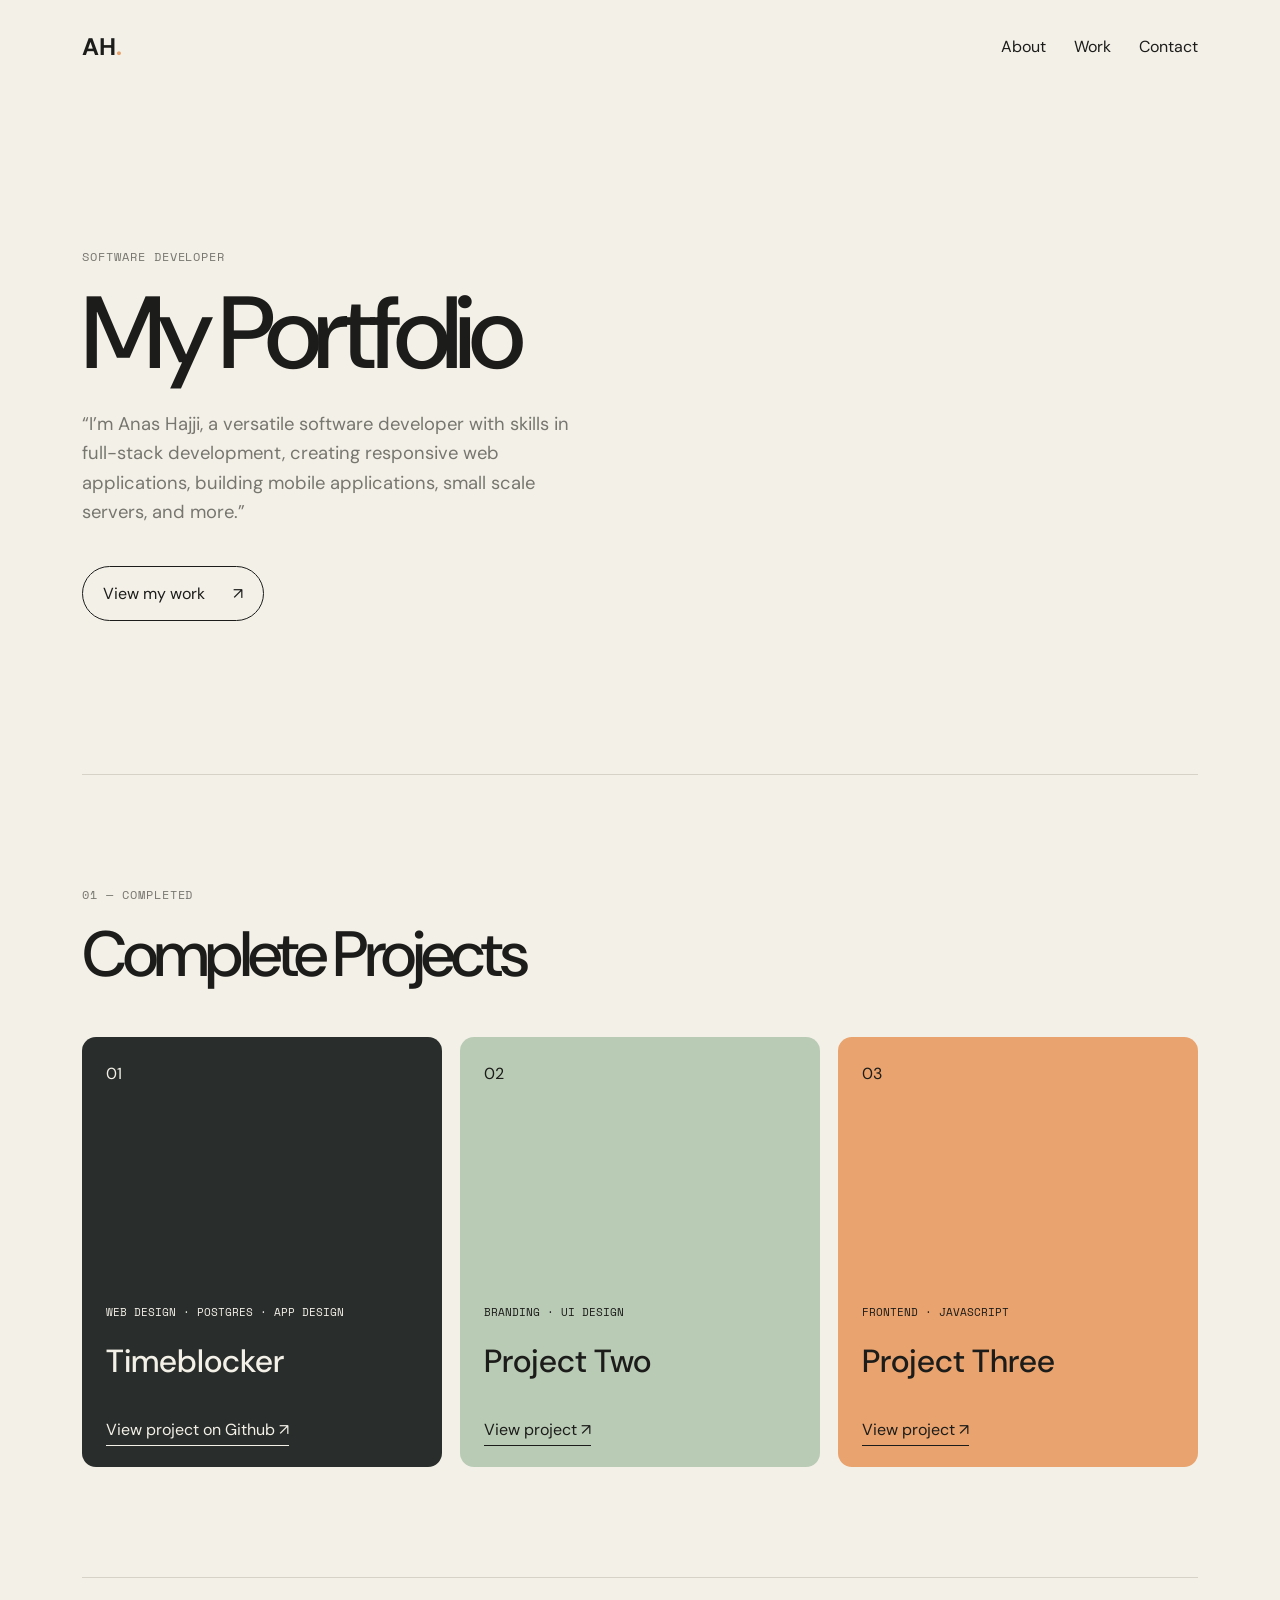
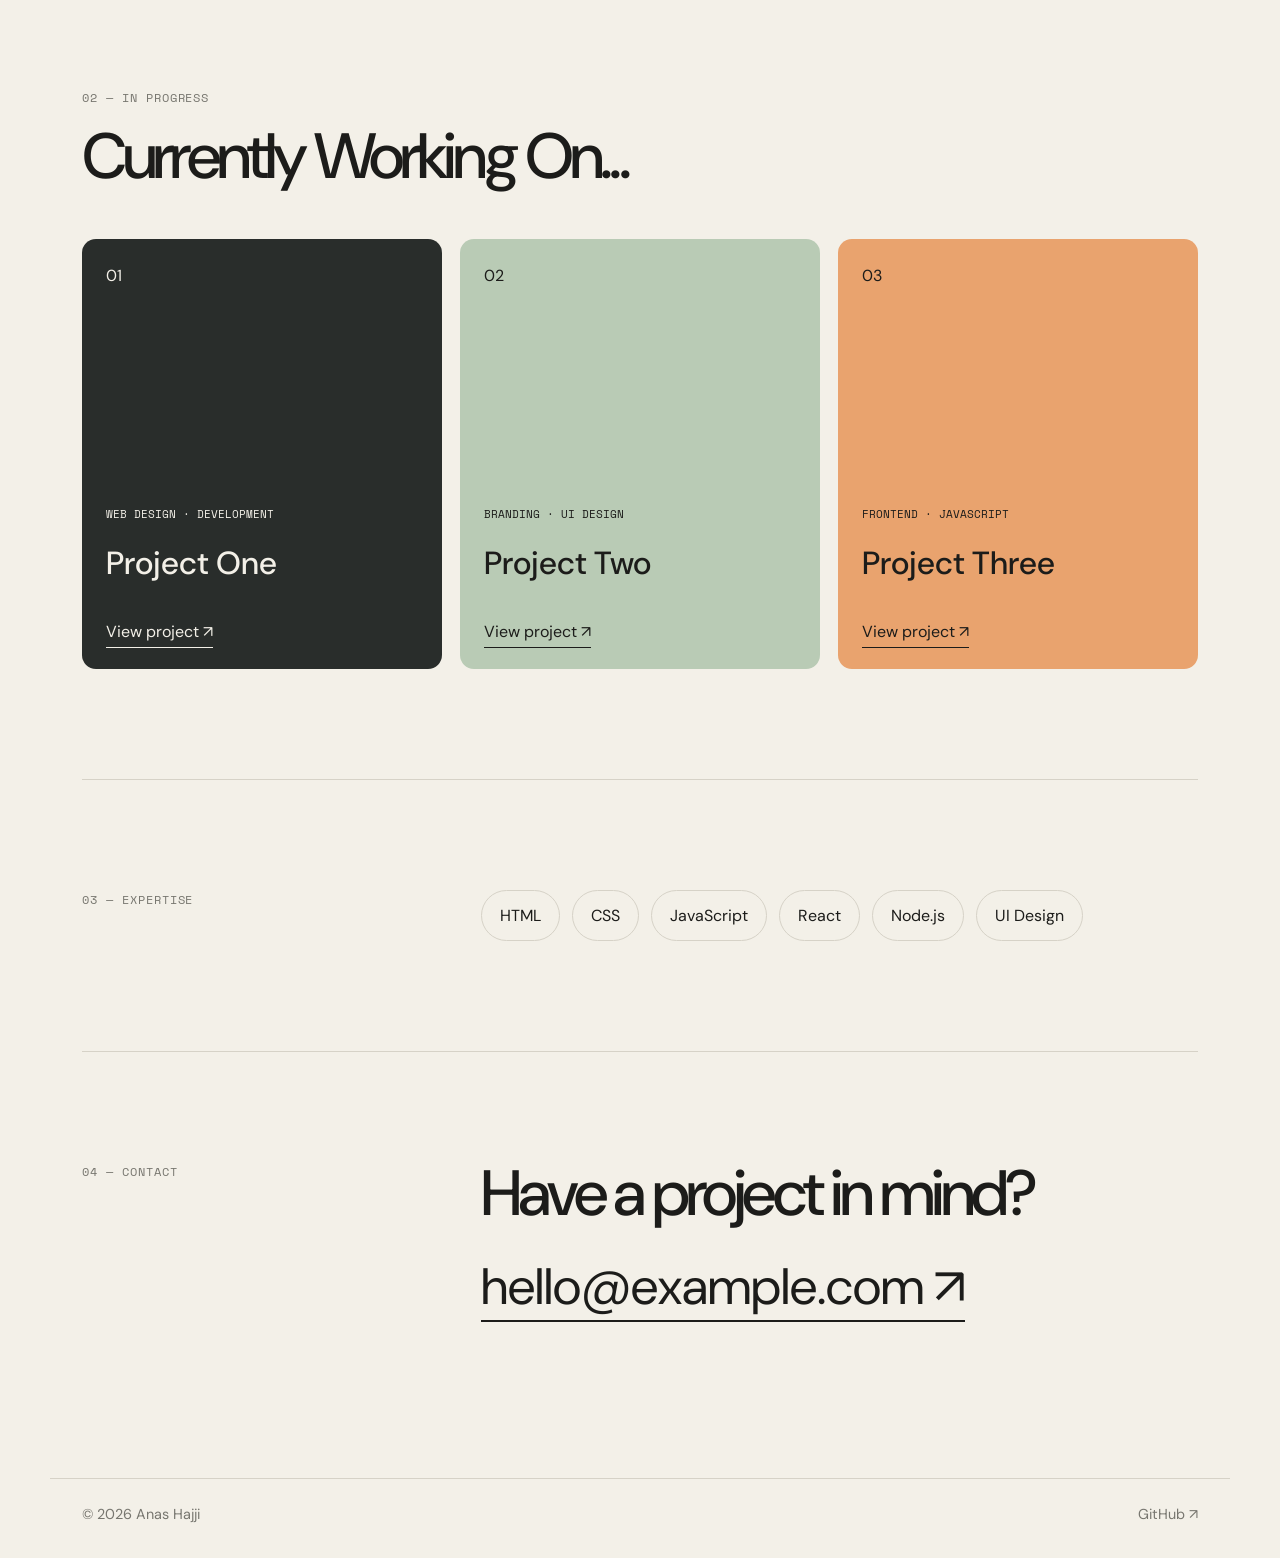
==== index.html @ a919adb9 "Updated 1 file via CloudCannon." ====
<!DOCTYPE html>
<html lang="en">
<head>
    <meta charset="UTF-8">
    <meta name="viewport" content="width=device-width, initial-scale=1.0">
    <meta name="description" content="Portfolio of Anas Hajji, designer and developer.">
    <title>Anas Hajji — Portfolio</title>
    <link rel="stylesheet" href="style.css">
</head>
<body>
    <header class="site-header">
        <a class="logo" href="index.html" aria-label="Anas Hajji home">AH<span>.</span></a>
        <button class="menu-toggle" type="button" aria-label="Toggle navigation" aria-expanded="false">☰</button>
        <nav class="nav" aria-label="Main navigation">
            <a href="#about">About</a>
            <a href="#work">Work</a>
            <a href="#contact">Contact</a>
        </nav>
    </header>

    <main>
        <section class="hero">
            <p class="eyebrow">Software Developer</p>
            <h1>My Portfolio</h1>
            <p class="hero-text">“I’m Anas Hajji, a versatile software developer with skills in full-stack development, creating responsive web applications, building mobile applications, small scale servers, and more.”</p>
            <a class="button" href="#work">View my work <span>↗</span></a>
        </section>


        <section class="work" id="work">
            <p class="section-label">01 — Completed</p>
            <h2>Complete Projects</h2>
            <div class="project-grid">
                <article class="project-card project-card--dark">
                    <p>01</p>
                    <div><small>Web Design · Postgres · App Design</small><h3>Timeblocker</h3><a href="https://github.com/hajjia24/Capstone">View project on Github ↗</a></div>
                </article>
                <article class="project-card project-card--green">
                    <p>02</p>
                    <div><small>Branding · UI Design</small><h3>Project Two</h3><a href="projects/index.html">View project ↗</a></div>
                </article>
                <article class="project-card project-card--orange">
                    <p>03</p>
                    <div><small>Frontend · JavaScript</small><h3>Project Three</h3><a href="projects/index.html">View project ↗</a></div>
                </article>
            </div>
        </section>

        <section class="work" id="work">
            <p class="section-label">02 — In Progress</p>
            <h2>Currently Working On...</h2>
            <div class="project-grid">
                <article class="project-card project-card--dark">
                    <p>01</p>
                    <div><small>Web Design · Development</small><h3>Project One</h3><a href="projects/index.html">View project ↗</a></div>
                </article>
                <article class="project-card project-card--green">
                    <p>02</p>
                    <div><small>Branding · UI Design</small><h3>Project Two</h3><a href="projects/index.html">View project ↗</a></div>
                </article>
                <article class="project-card project-card--orange">
                    <p>03</p>
                    <div><small>Frontend · JavaScript</small><h3>Project Three</h3><a href="projects/index.html">View project ↗</a></div>
                </article>
            </div>
        </section>

        <section class="skills">
            <p class="section-label">03 — Expertise</p>
            <div class="skill-list"><span>HTML</span><span>CSS</span><span>JavaScript</span><span>React</span><span>Node.js</span><span>UI Design</span></div>
        </section>

        <section class="contact" id="contact">
            <p class="section-label">04 — Contact</p>
            <div><h2>Have a project in mind?</h2><a class="contact-link" href="mailto:hello@example.com">hello@example.com ↗</a></div>
        </section>
    </main>

    <footer><p>© 2026 Anas Hajji</p><a href="https://github.com/anas-hajji" target="_blank" rel="noopener">GitHub ↗</a></footer>
    <script src="script.js"></script>
</body>
</html>
---- style.css ----
@import url('https://fonts.googleapis.com/css2?family=DM+Sans:wght@400;500;700&family=Space+Mono&display=swap');

:root { --cream:#f3f0e8; --ink:#1c1c1a; --muted:#77766f; --line:#d6d2c7; --green:#b9cbb5; --orange:#e9a36e; --radius:14px; }
* { box-sizing:border-box; margin:0; }
html { scroll-behavior:smooth; }
body { background:var(--cream); color:var(--ink); font-family:'DM Sans',sans-serif; line-height:1.6; }
.site-header, main, footer { max-width:1180px; margin:auto; padding-left:32px; padding-right:32px; }
.site-header { display:flex; align-items:center; justify-content:space-between; padding-top:28px; padding-bottom:28px; }
.logo { color:var(--ink); font-size:1.5rem; font-weight:700; text-decoration:none; }
.logo span { color:var(--orange); }
.nav { display:flex; gap:28px; }
.nav a, footer a, .project-card a { color:inherit; text-decoration:none; }
.nav a:hover, footer a:hover, .project-card a:hover { opacity:.6; }
.menu-toggle { display:none; border:0; background:none; color:var(--ink); font-size:1.5rem; cursor:pointer; }
.hero { min-height:680px; display:flex; flex-direction:column; justify-content:center; max-width:850px; padding:100px 0; }
.eyebrow, .section-label { color:var(--muted); font-family:'Space Mono',monospace; font-size:.75rem; letter-spacing:.08em; text-transform:uppercase; }
.hero h1 { max-width:800px; margin:18px 0 28px; font-size:clamp(3.5rem,8vw,7.5rem); font-weight:500; letter-spacing:-.07em; line-height:.95; }
.hero-text { max-width:500px; color:var(--muted); font-size:1.15rem; }
.button { width:fit-content; margin-top:38px; padding:14px 20px; border:1px solid var(--ink); border-radius:100px; color:var(--ink); text-decoration:none; transition:.2s ease; }
.button:hover { background:var(--ink); color:var(--cream); }
.button span { margin-left:24px; }
.intro, .skills, .contact { display:grid; grid-template-columns:1fr 2fr; gap:40px; border-top:1px solid var(--line); padding:110px 0; }
.intro h2, .work h2, .contact h2 { max-width:650px; margin-bottom:20px; font-size:clamp(2.2rem,5vw,4.5rem); font-weight:500; letter-spacing:-.06em; line-height:1; }
.intro p:not(.section-label) { max-width:530px; color:var(--muted); font-size:1.1rem; }
.work { border-top:1px solid var(--line); padding:110px 0; }
.work > h2 { margin-top:18px; }
.project-grid { display:grid; grid-template-columns:repeat(3,1fr); gap:18px; margin-top:50px; }
.project-card { min-height:430px; display:flex; flex-direction:column; justify-content:space-between; padding:24px; border-radius:var(--radius); }
.project-card--dark { background:#292d2b; color:var(--cream); } .project-card--green { background:var(--green); } .project-card--orange { background:var(--orange); }
.project-card small { font-family:'Space Mono',monospace; font-size:.7rem; text-transform:uppercase; }
.project-card h3 { margin:12px 0 30px; font-size:2rem; font-weight:500; }
.project-card a { border-bottom:1px solid currentColor; padding-bottom:5px; }
.skill-list { display:flex; flex-wrap:wrap; gap:12px; }
.skill-list span { border:1px solid var(--line); border-radius:100px; padding:12px 18px; }
.contact { padding-bottom:150px; }
.contact-link { width:fit-content; color:var(--ink); font-size:clamp(1.5rem,4vw,3.5rem); text-decoration:none; border-bottom:2px solid var(--ink); }
footer { display:flex; justify-content:space-between; border-top:1px solid var(--line); padding-top:24px; padding-bottom:32px; color:var(--muted); font-size:.9rem; }
@media (max-width:700px) {
    .site-header, main, footer { padding-left:20px; padding-right:20px; }
    .menu-toggle { display:block; }
    .nav { display:none; position:absolute; top:78px; right:20px; z-index:2; flex-direction:column; gap:14px; padding:20px; background:var(--ink); color:var(--cream); border-radius:var(--radius); }
    .nav.is-open { display:flex; }
    .hero { min-height:600px; padding:70px 0; }
    .intro, .skills, .contact { grid-template-columns:1fr; padding:75px 0; }
    .project-grid { grid-template-columns:1fr; }
    .project-card { min-height:330px; }
    footer { flex-direction:column; gap:10px; }
}
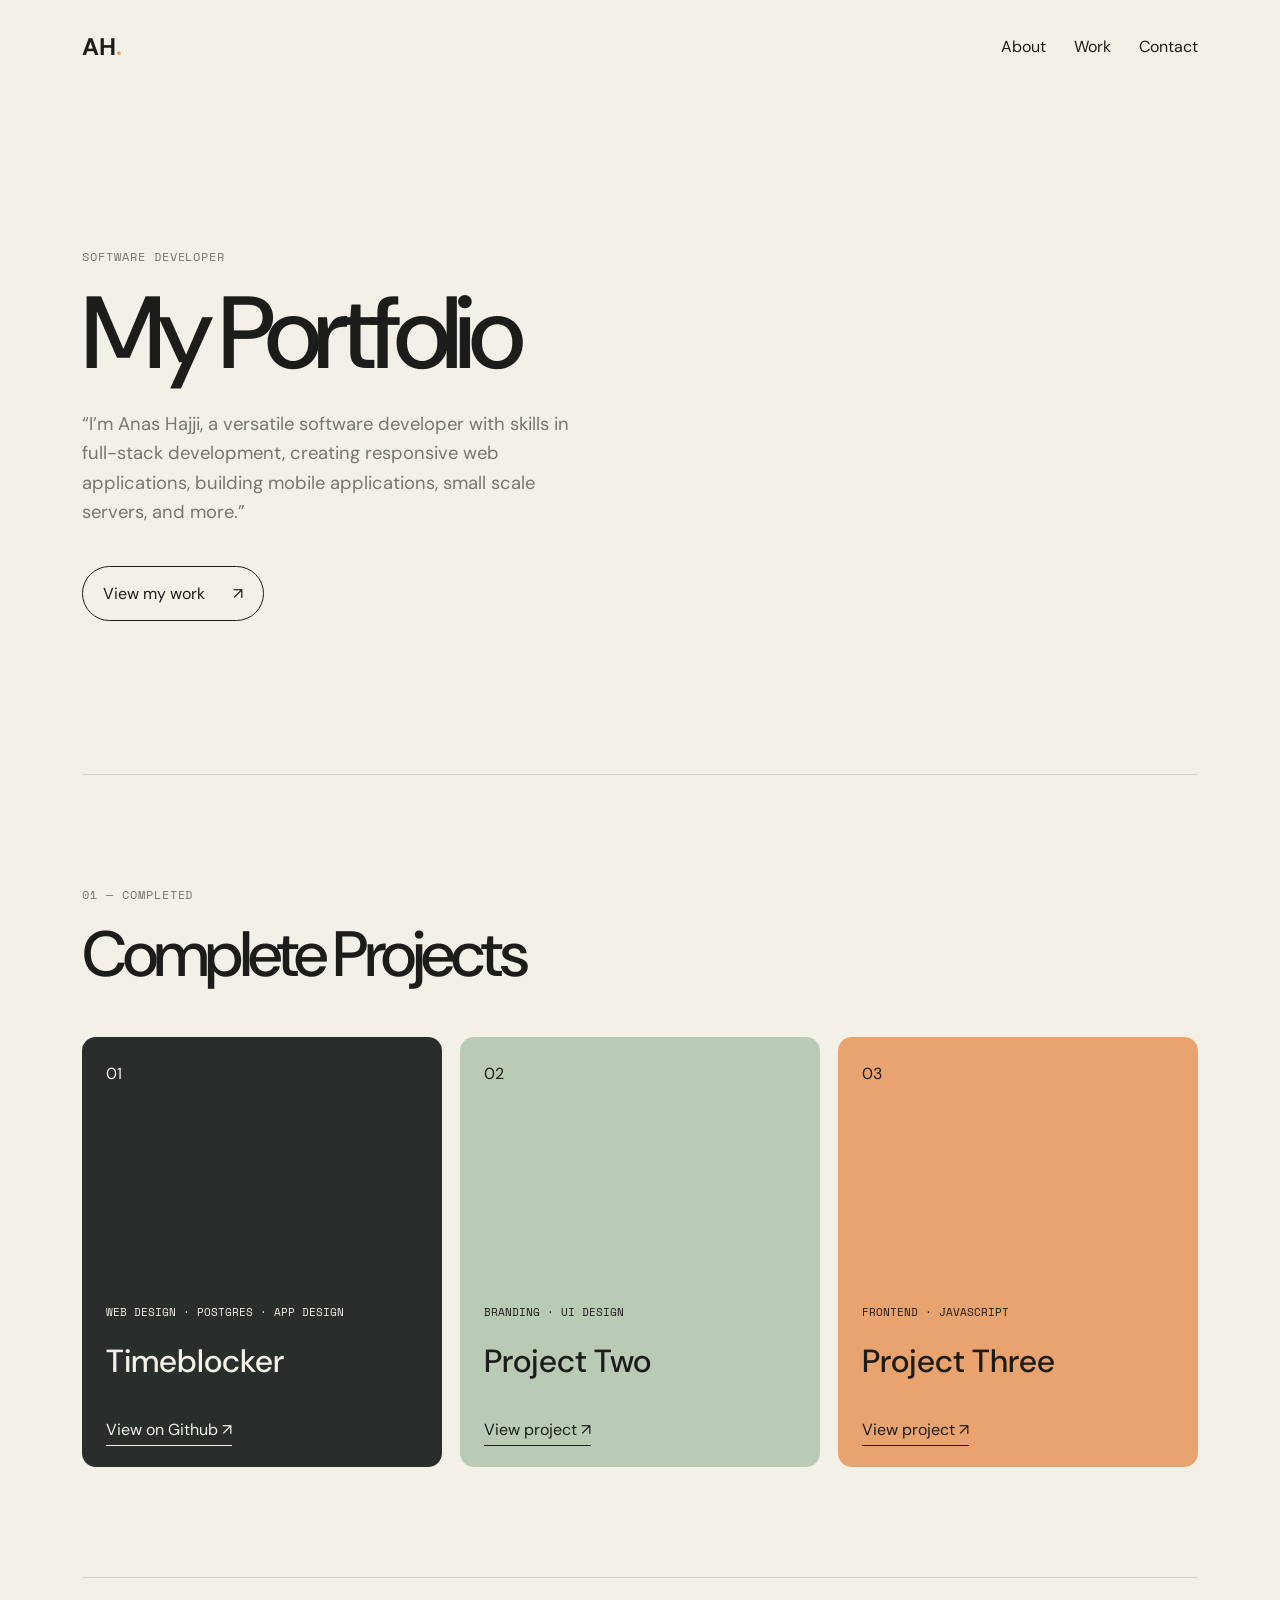
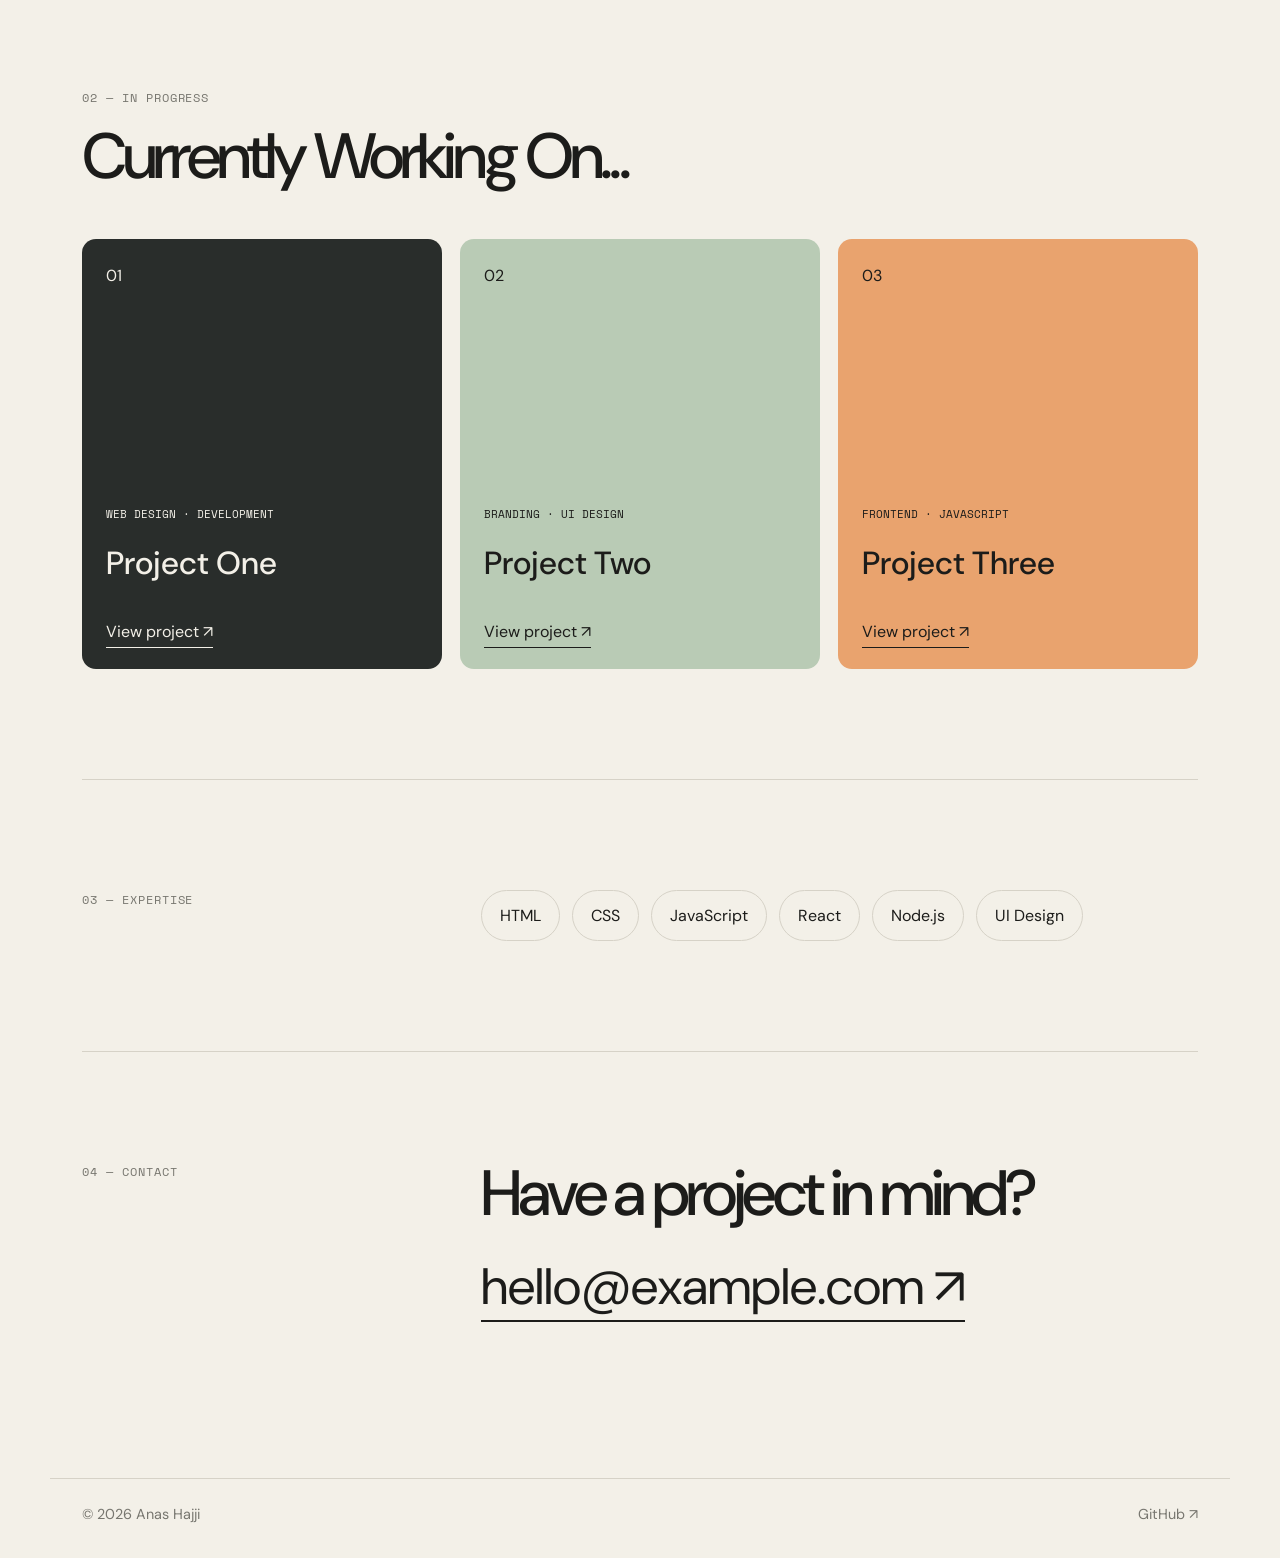
==== commit 9737cb6b: "Added 1 file via CloudCannon." ====
--- a/index.html
+++ b/index.html
@@ -33,7 +33,7 @@
             <div class="project-grid">
                 <article class="project-card project-card--dark">
                     <p>01</p>
-                    <div><small>Web Design · Postgres · App Design</small><h3>Timeblocker</h3><a href="https://github.com/hajjia24/Capstone">View project on Github ↗</a></div>
+                    <div><small>Web Design · Postgres · App Design</small><h3>Timeblocker</h3><a href="https://github.com/hajjia24/Capstone">View on Github ↗</a></div>
                 </article>
                 <article class="project-card project-card--green">
                     <p>02</p>
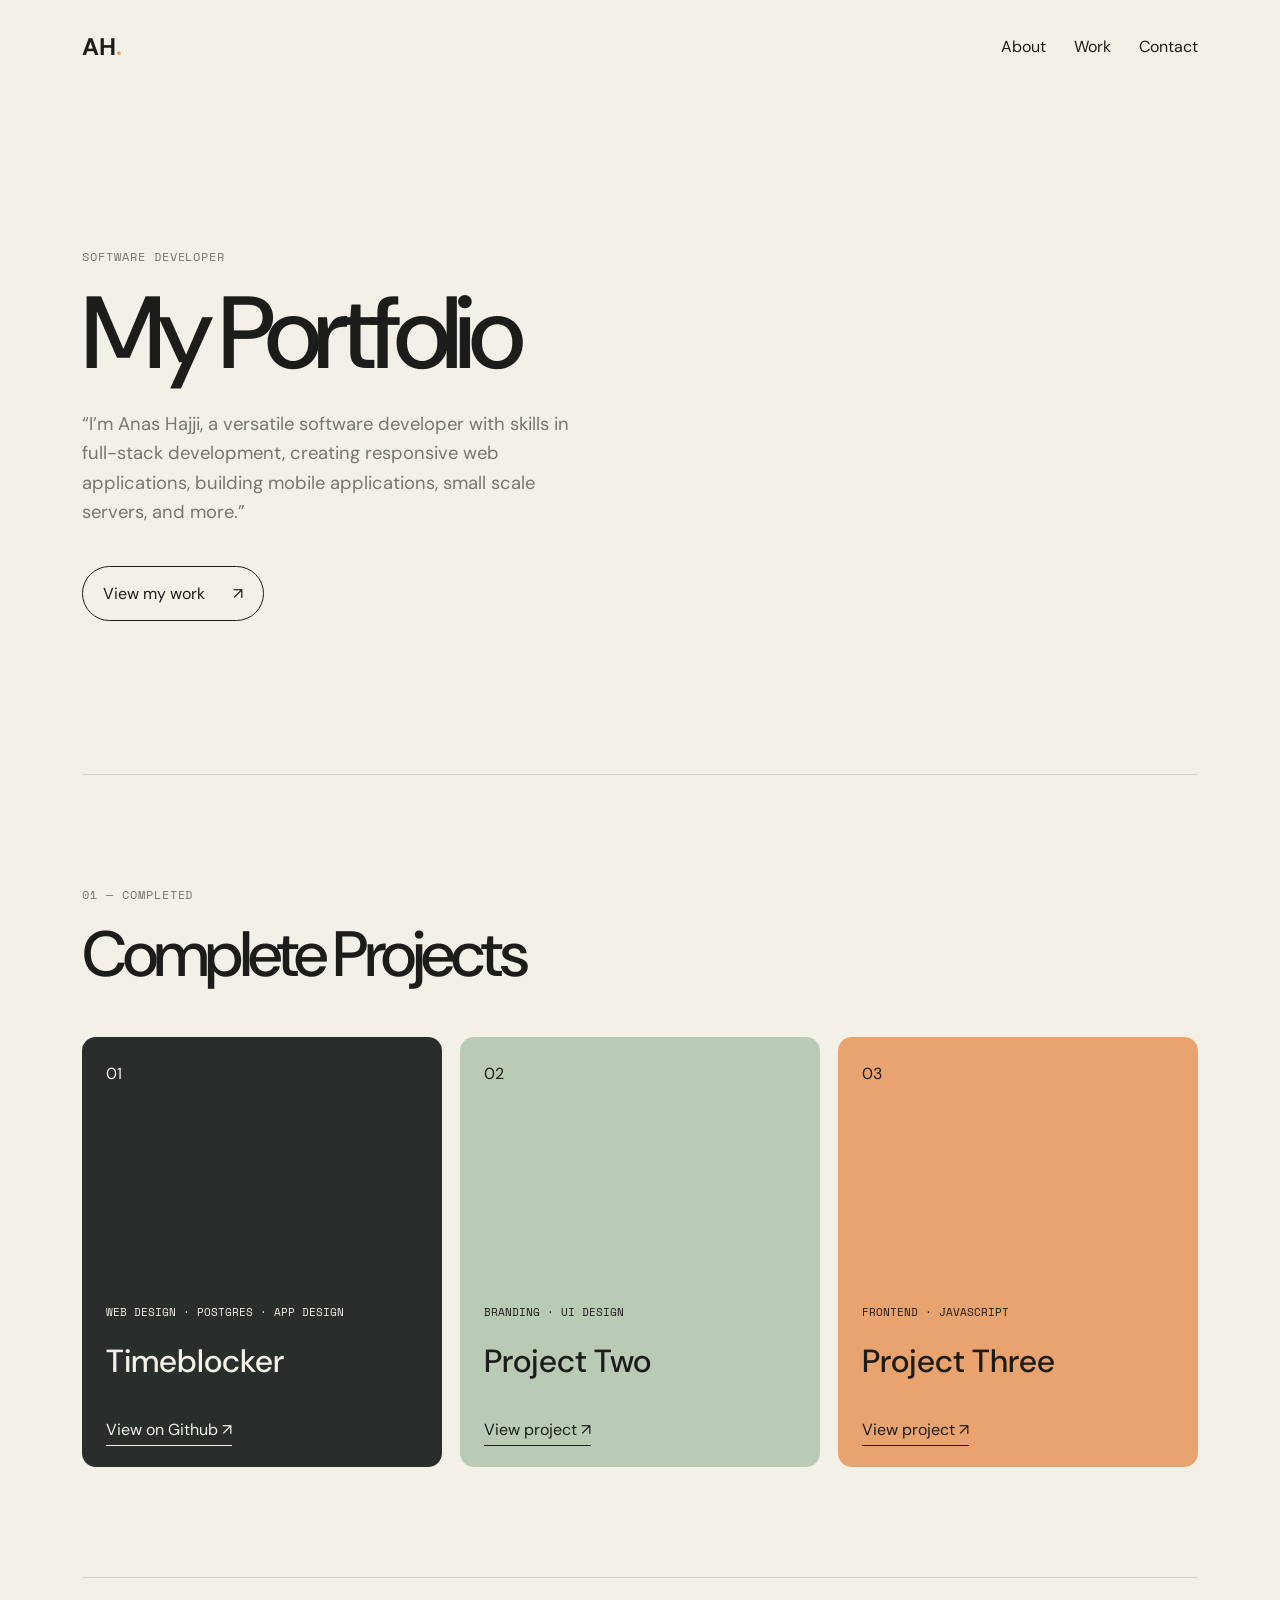
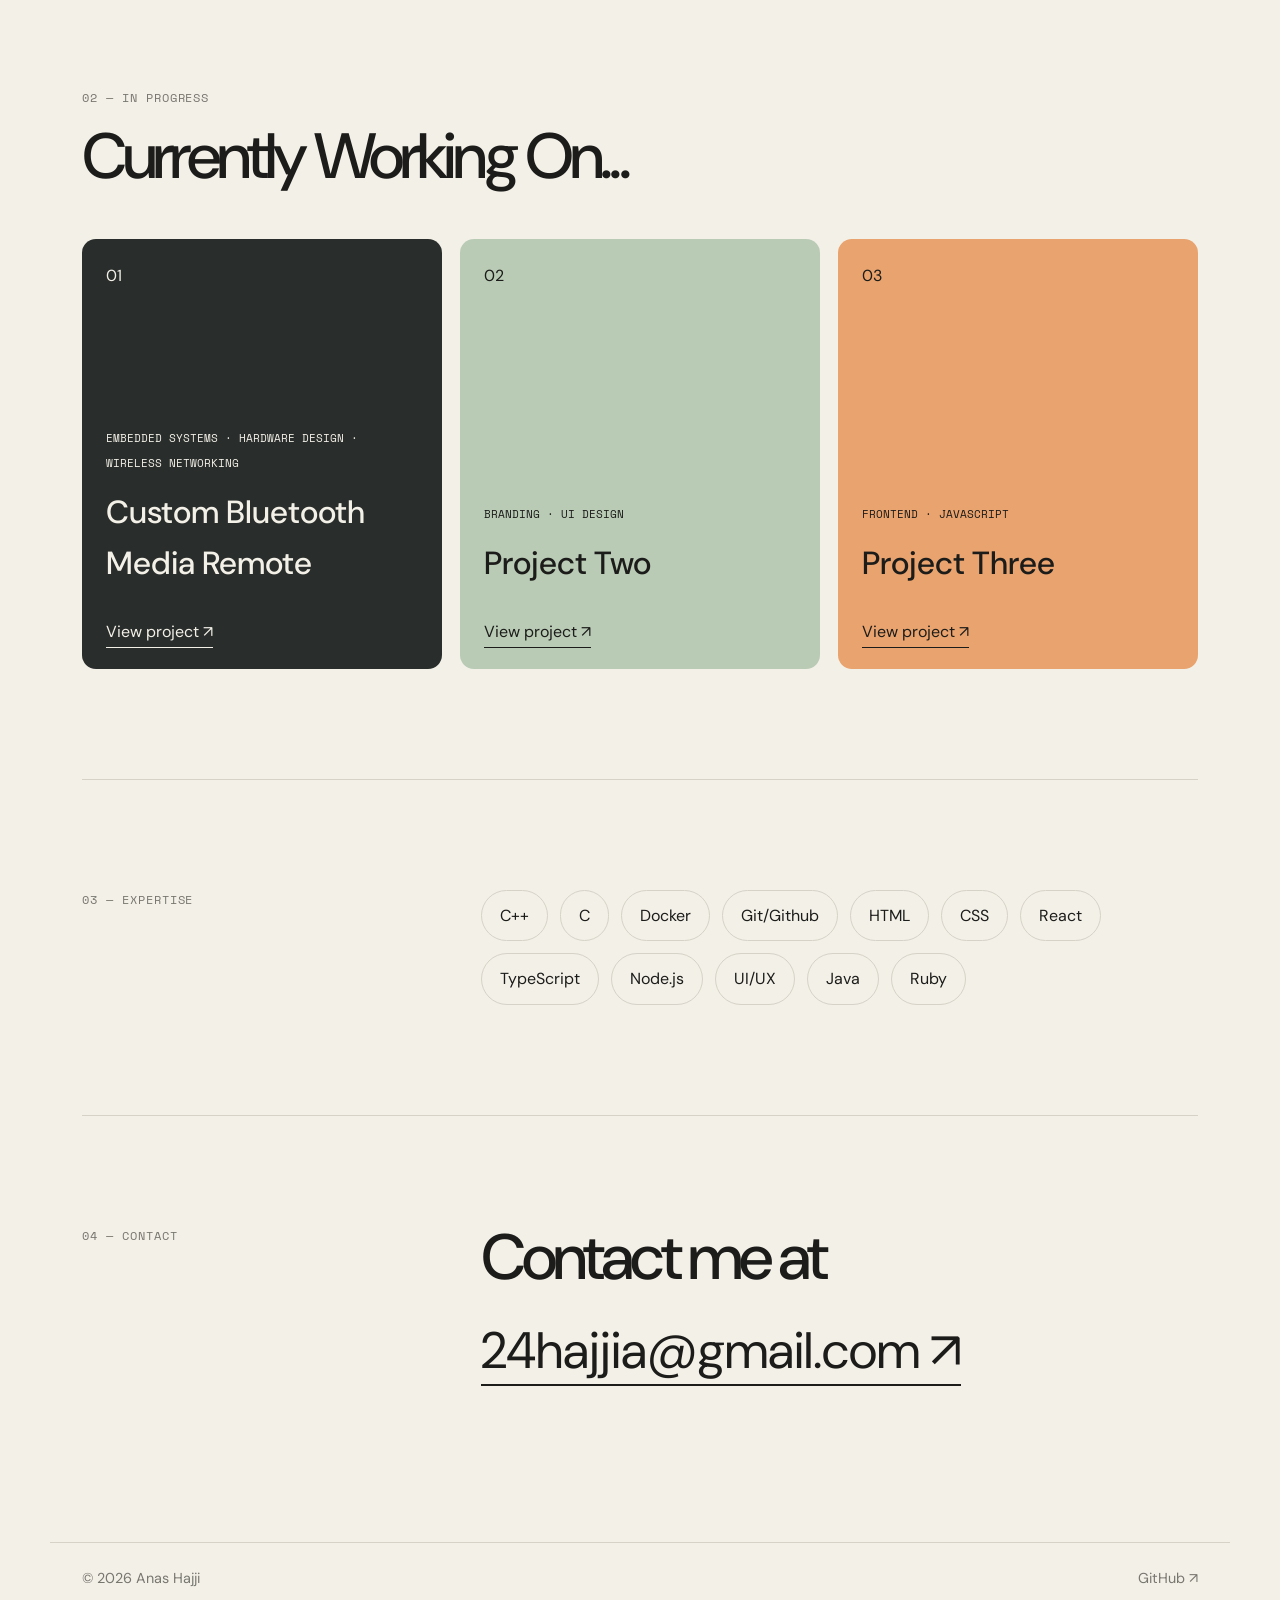
==== commit c233837a: "Updated 1 file via CloudCannon." ====
--- a/index.html
+++ b/index.html
@@ -52,7 +52,7 @@
             <div class="project-grid">
                 <article class="project-card project-card--dark">
                     <p>01</p>
-                    <div><small>Web Design · Development</small><h3>Project One</h3><a href="projects/index.html">View project ↗</a></div>
+                    <div><small>Embedded Systems · Hardware Design · Wireless Networking </small><h3>Custom Bluetooth Media Remote</h3><a href="projects/index.html">View project ↗</a></div>
                 </article>
                 <article class="project-card project-card--green">
                     <p>02</p>
@@ -67,12 +67,12 @@
 
         <section class="skills">
             <p class="section-label">03 — Expertise</p>
-            <div class="skill-list"><span>HTML</span><span>CSS</span><span>JavaScript</span><span>React</span><span>Node.js</span><span>UI Design</span></div>
+            <div class="skill-list"><span>C++</span><span>C</span><span>Docker</span><span>Git/Github</span><span>HTML</span><span>CSS</span><span>React</span><span>TypeScript</span><span>Node.js</span><span>UI/UX</span><span>Java</span><span>Ruby</span></div>
         </section>
 
         <section class="contact" id="contact">
             <p class="section-label">04 — Contact</p>
-            <div><h2>Have a project in mind?</h2><a class="contact-link" href="mailto:hello@example.com">hello@example.com ↗</a></div>
+            <div><h2>Contact me at</h2><a class="contact-link" href="mailto:hello@example.com">24hajjia@gmail.com ↗</a></div>
         </section>
     </main>
 
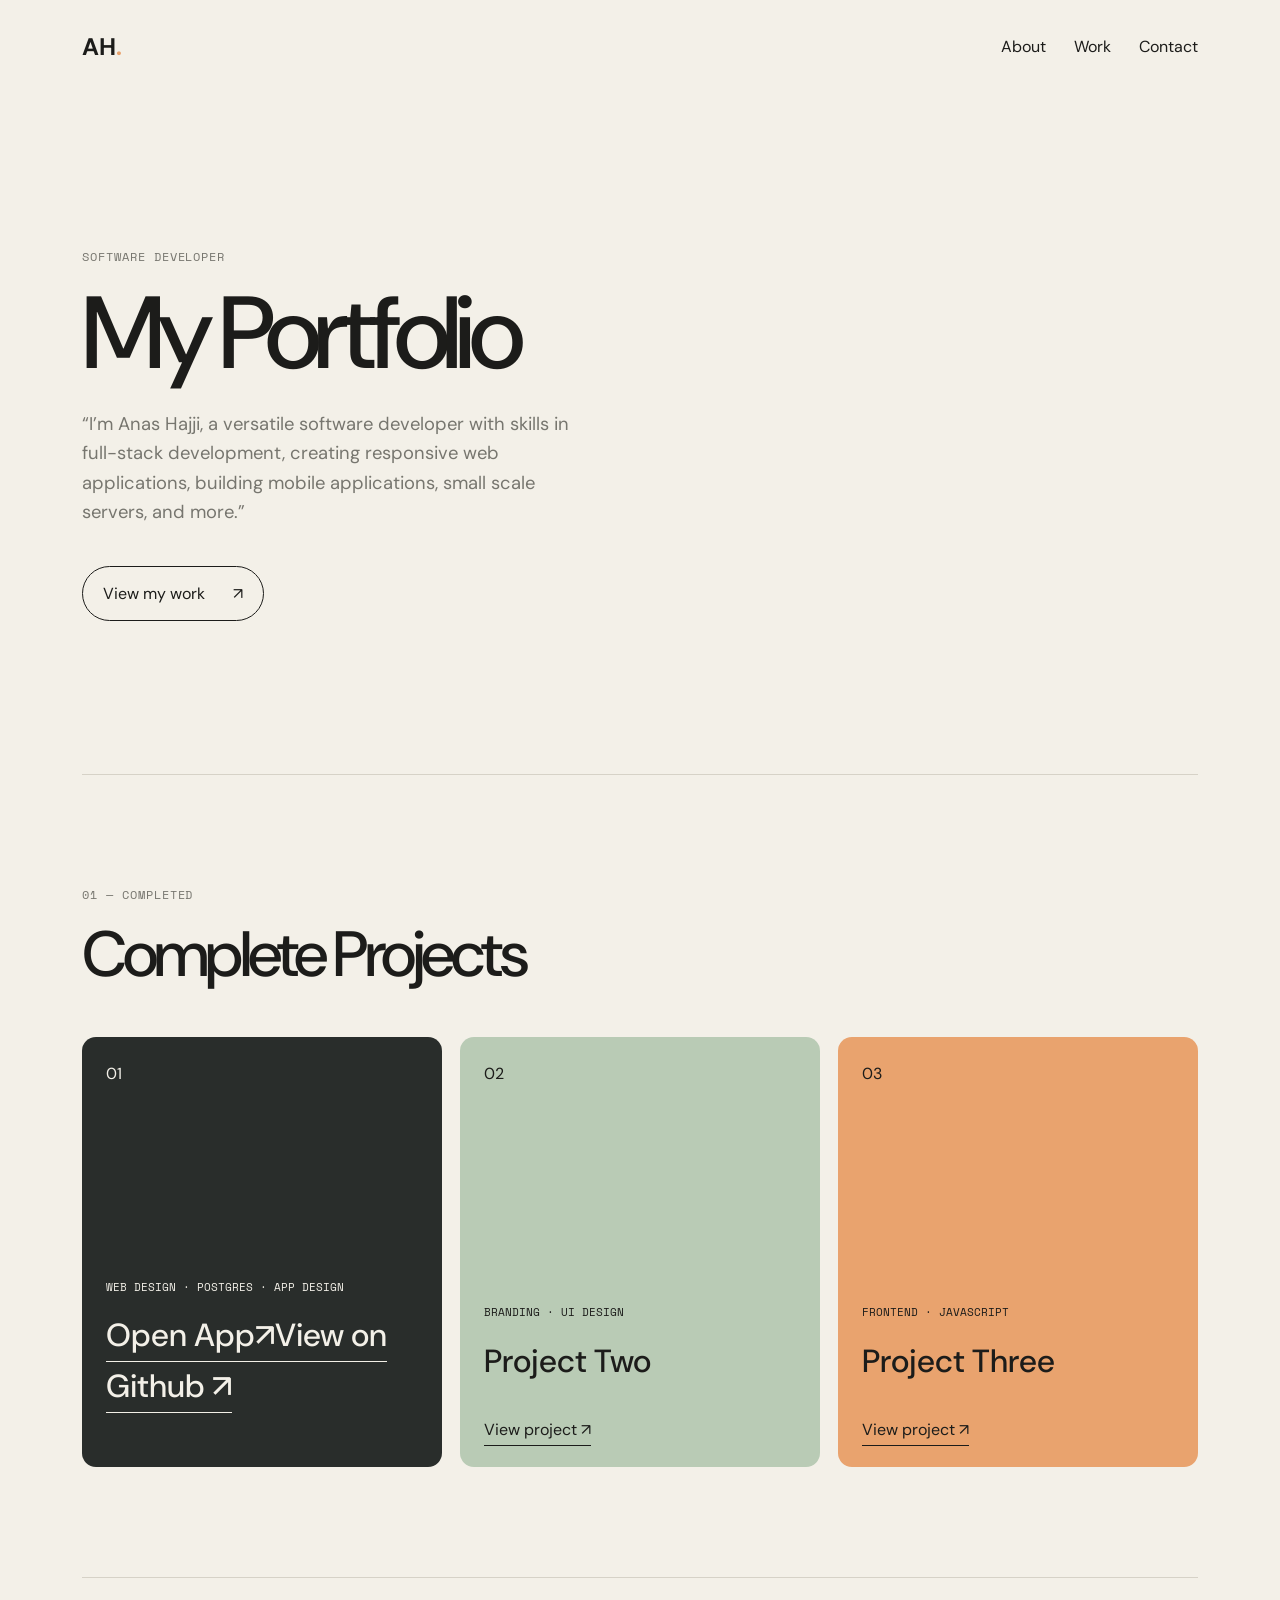
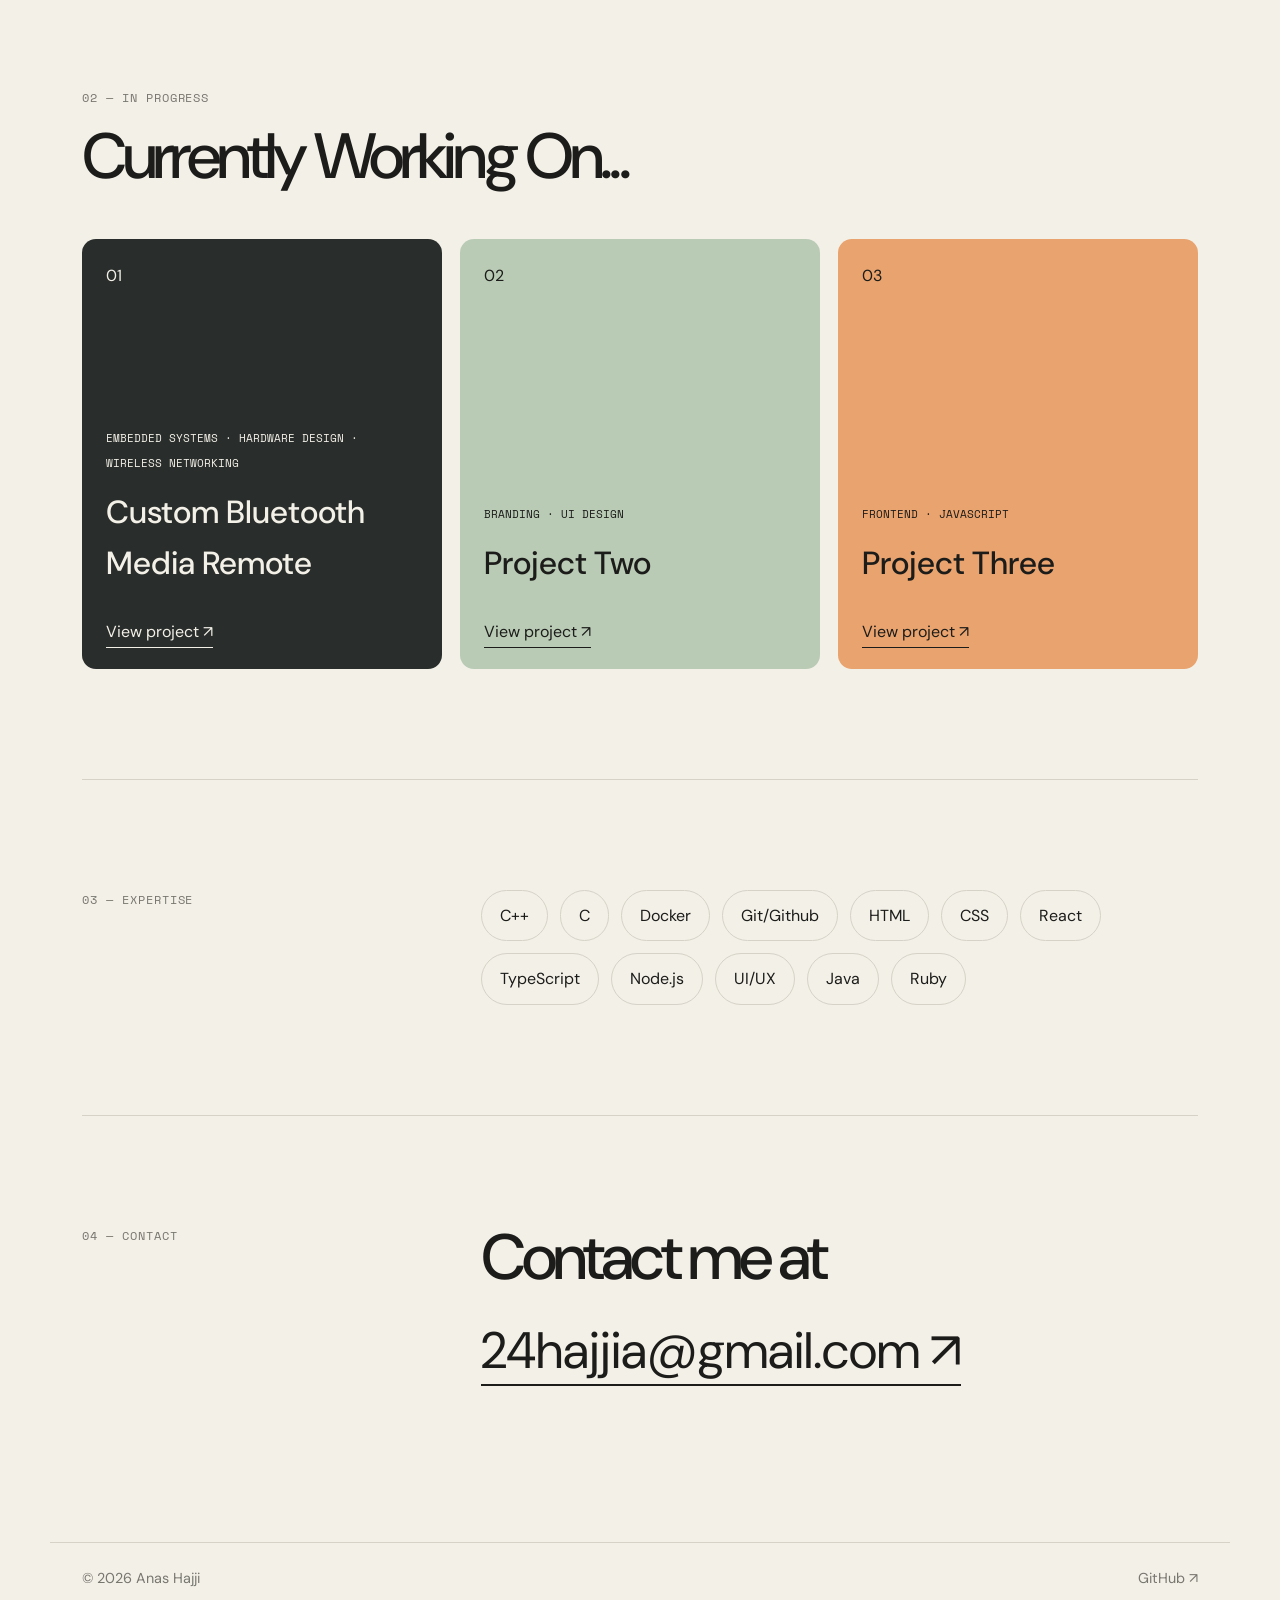
==== commit ac311be1: "Updated 1 file via CloudCannon." ====
--- a/index.html
+++ b/index.html
@@ -33,7 +33,7 @@
             <div class="project-grid">
                 <article class="project-card project-card--dark">
                     <p>01</p>
-                    <div><small>Web Design · Postgres · App Design</small><h3>Timeblocker</h3><a href="https://github.com/hajjia24/Capstone">View on Github ↗</a></div>
+                    <div><small>Web Design · Postgres · App Design</small><h3><a href=Timeblocker</h3><a href="https://capstone-alpha-nine.vercel.app/">Open App↗</a><a href="https://github.com/hajjia24/Capstone">View on Github ↗</a></div>
                 </article>
                 <article class="project-card project-card--green">
                     <p>02</p>
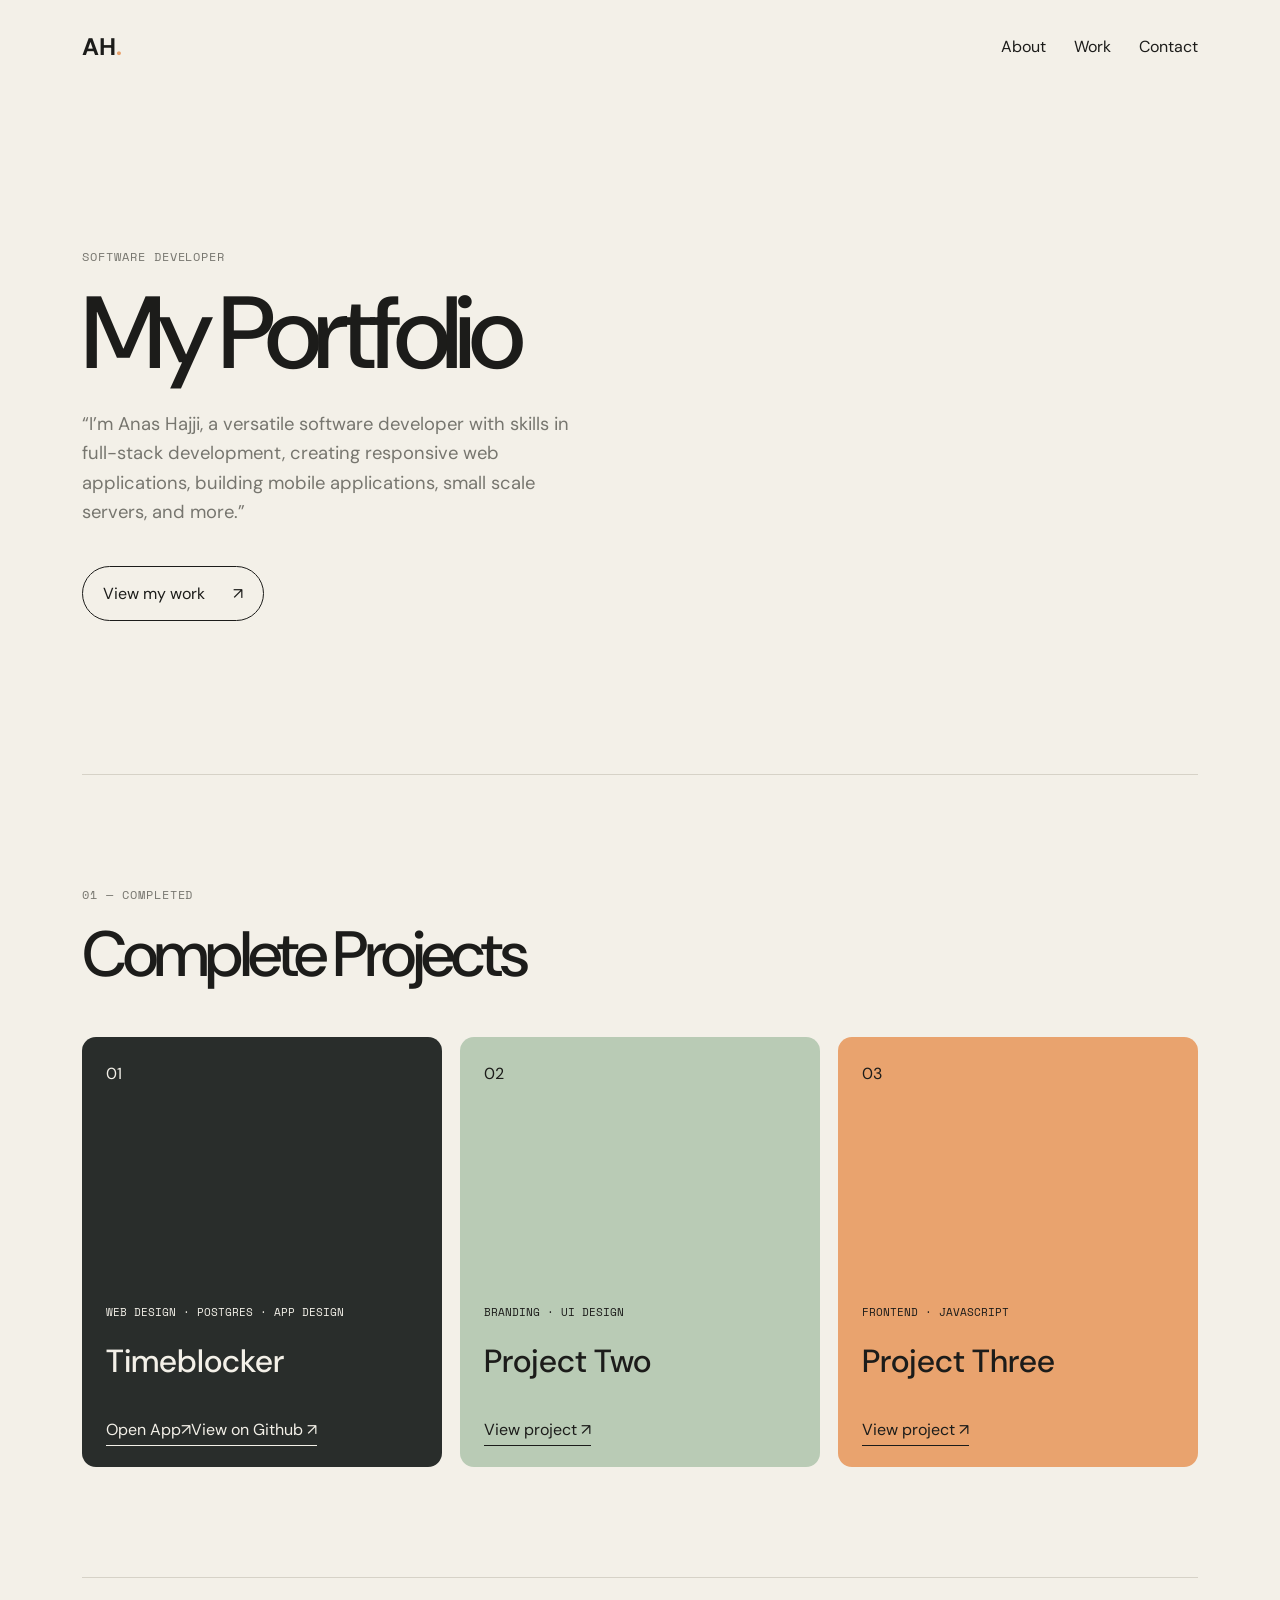
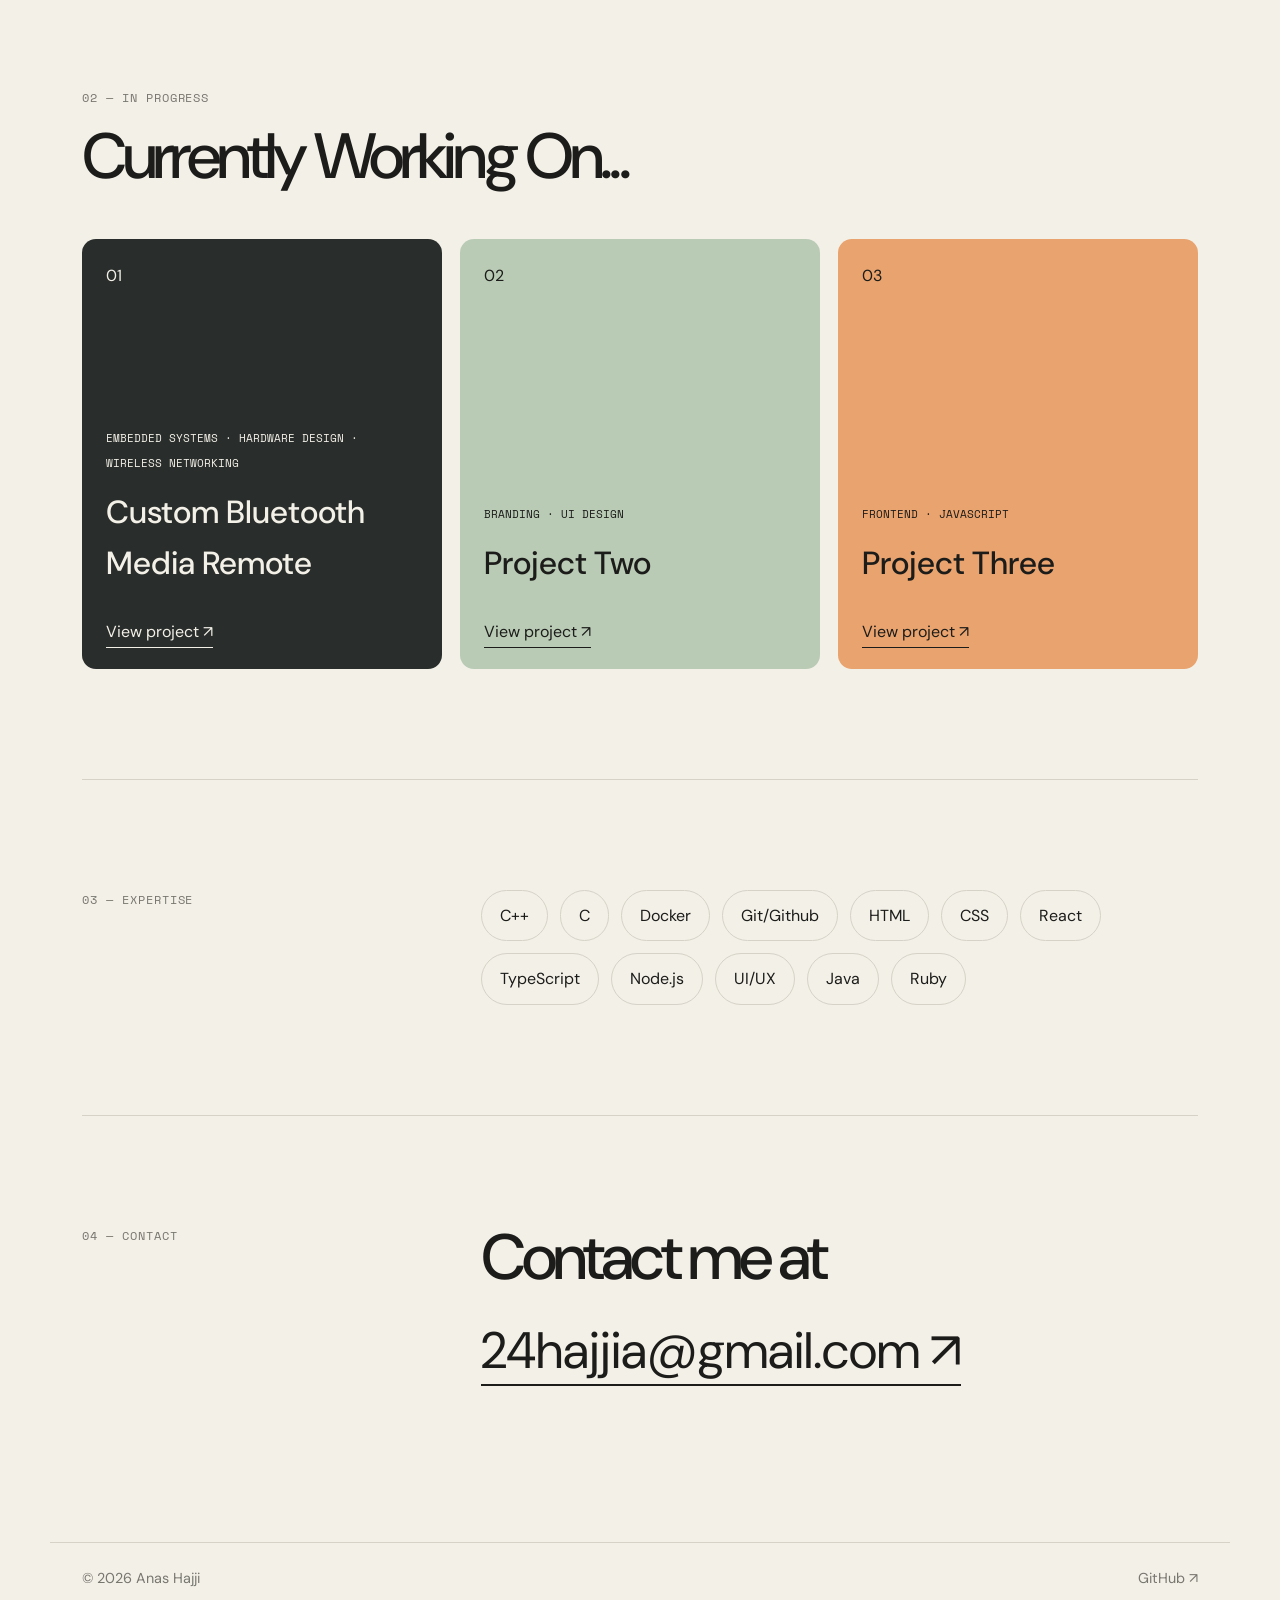
==== commit b5df622d: "Updated 1 file via CloudCannon." ====
--- a/index.html
+++ b/index.html
@@ -33,7 +33,7 @@
             <div class="project-grid">
                 <article class="project-card project-card--dark">
                     <p>01</p>
-                    <div><small>Web Design · Postgres · App Design</small><h3><a href=Timeblocker</h3><a href="https://capstone-alpha-nine.vercel.app/">Open App↗</a><a href="https://github.com/hajjia24/Capstone">View on Github ↗</a></div>
+                    <div><small>Web Design · Postgres · App Design</small><h3>Timeblocker</h3><a href="https://capstone-alpha-nine.vercel.app/">Open App↗</a><a href="https://github.com/hajjia24/Capstone">View on Github ↗</a></div>
                 </article>
                 <article class="project-card project-card--green">
                     <p>02</p>
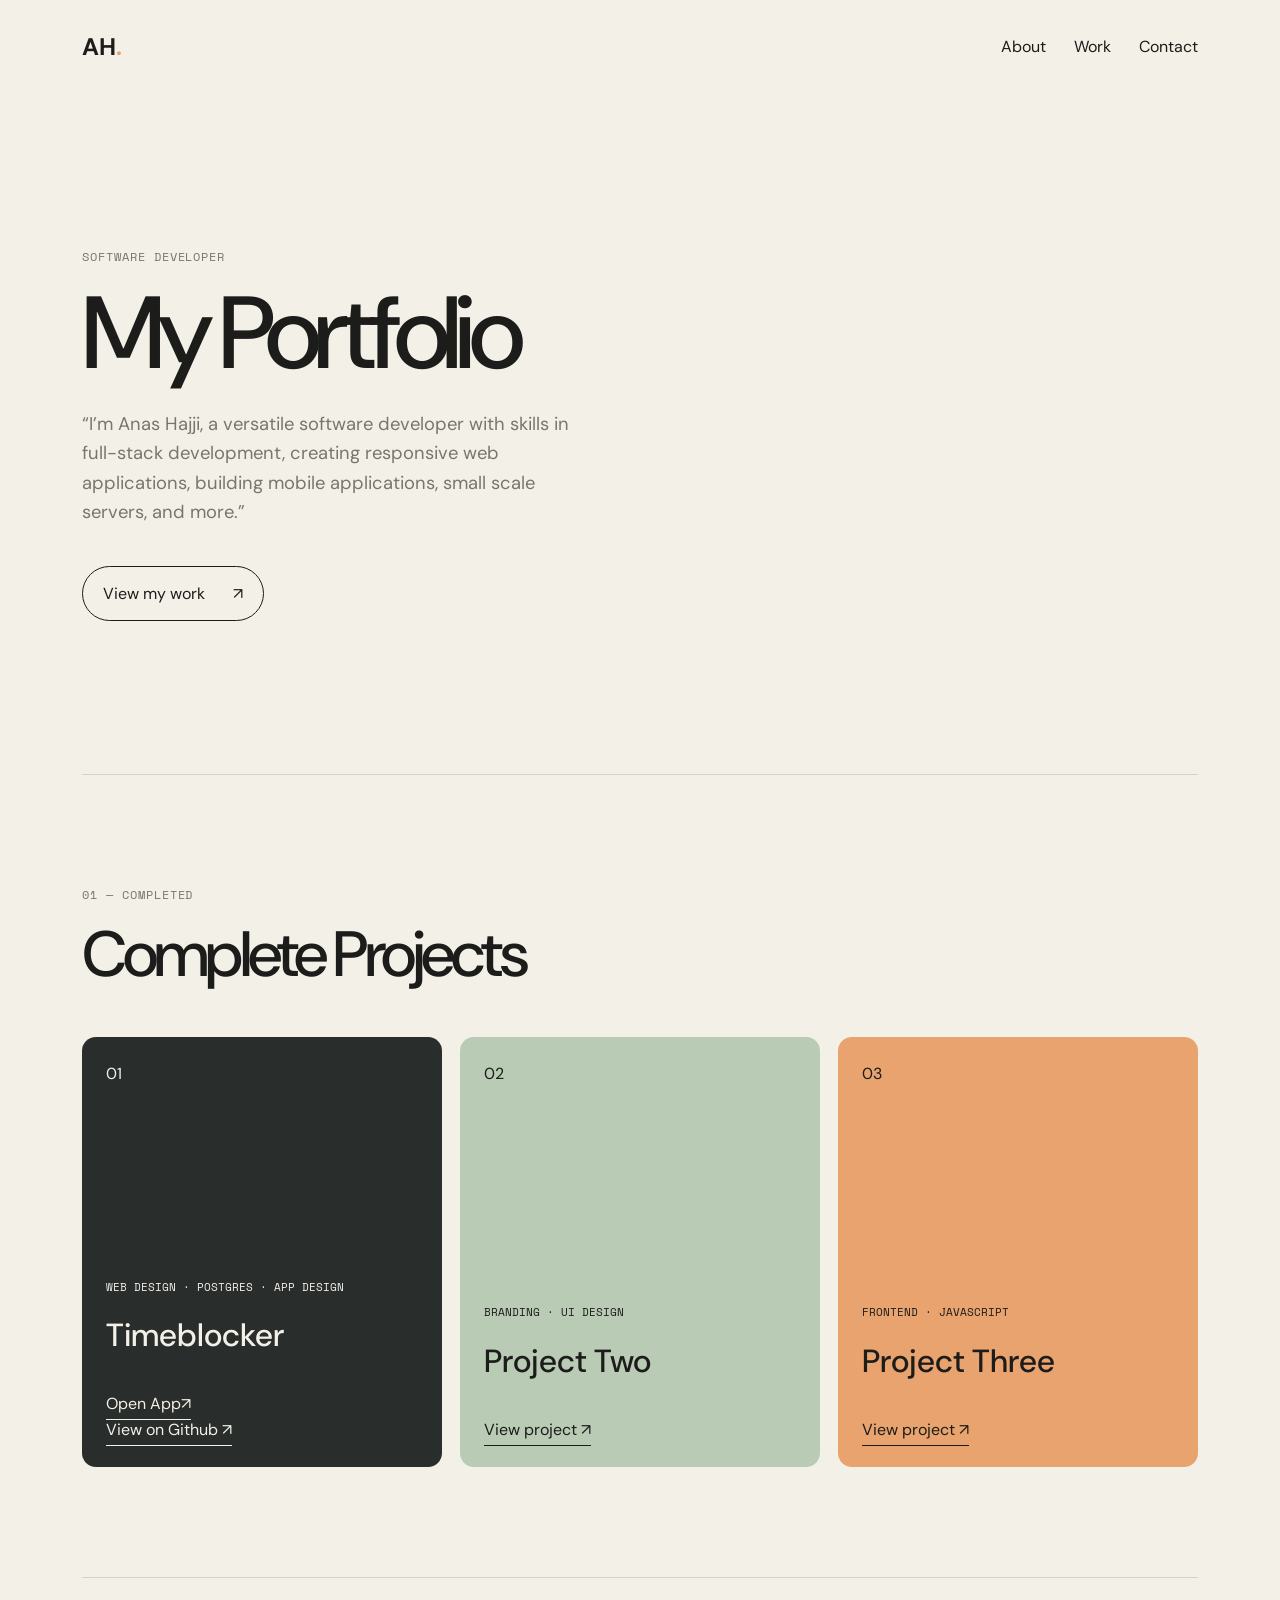
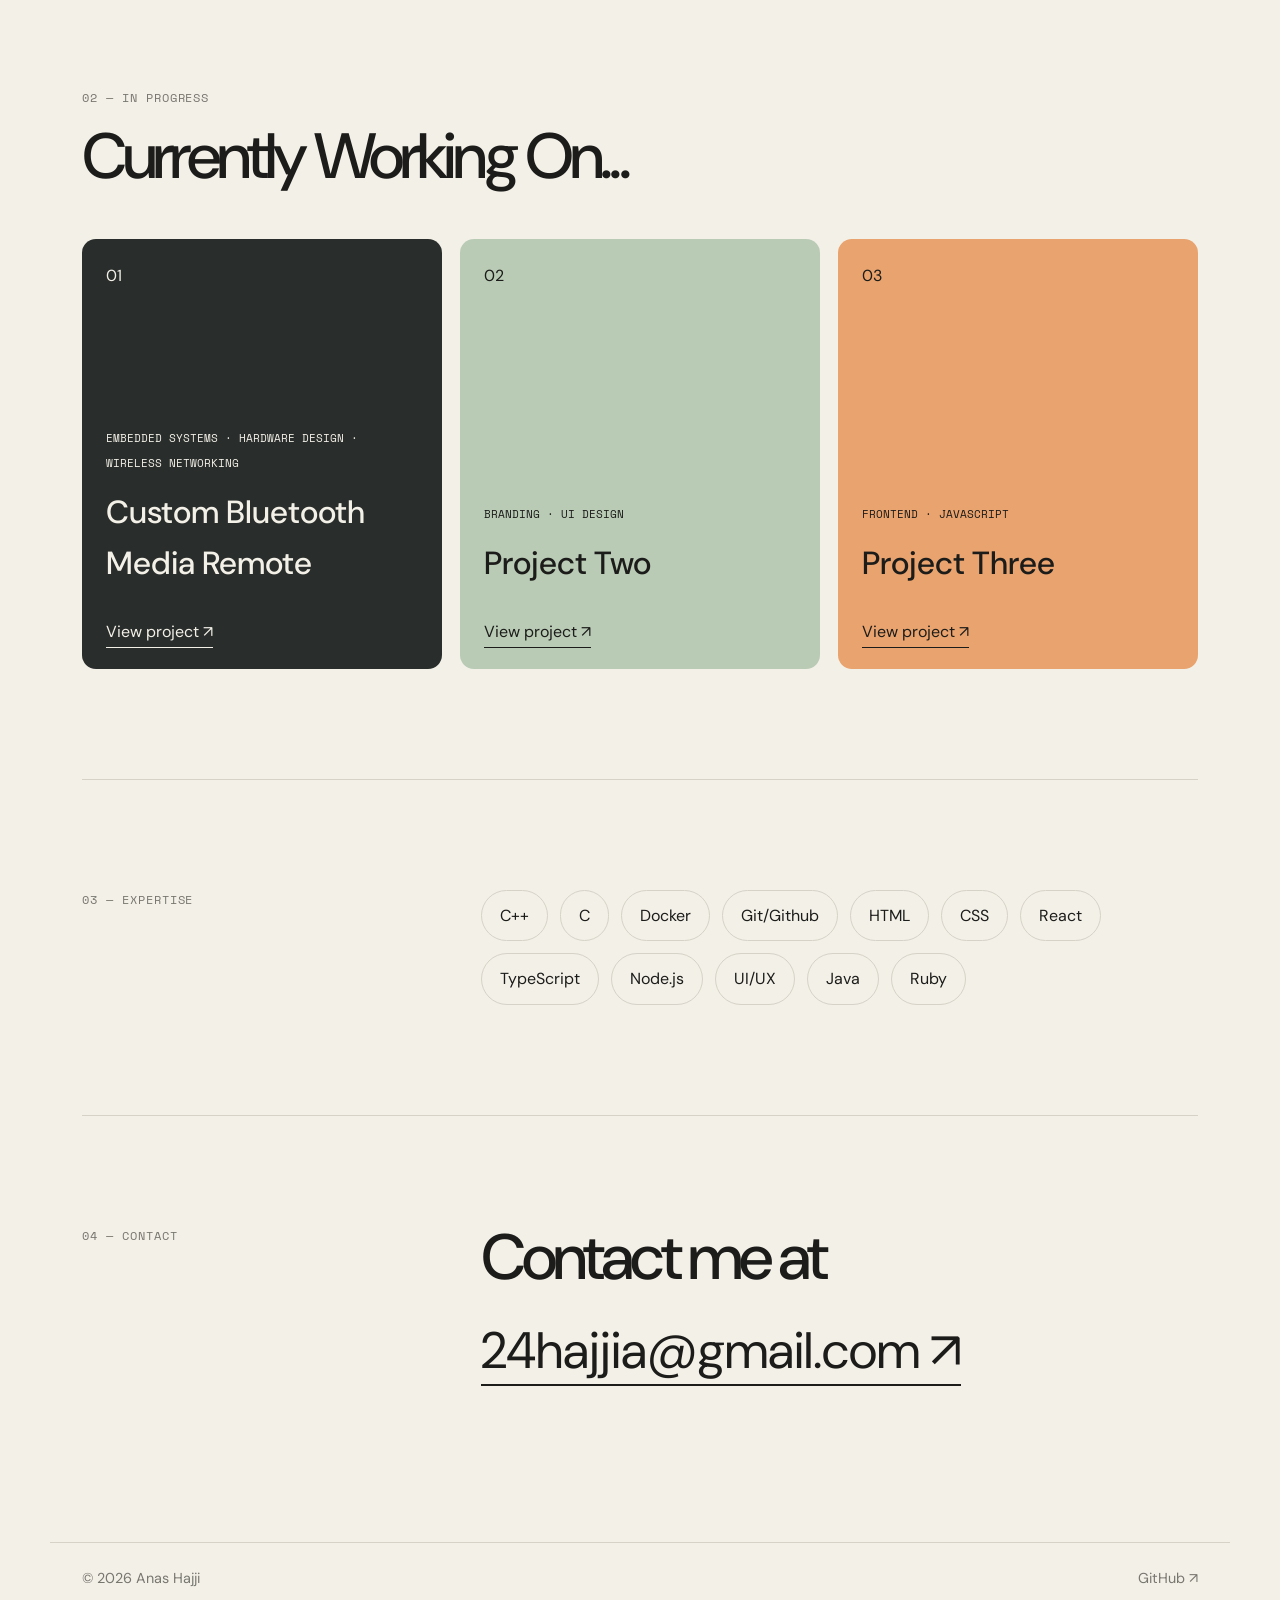
==== commit 510ba332: "Updated 1 file via CloudCannon." ====
--- a/index.html
+++ b/index.html
@@ -33,7 +33,7 @@
             <div class="project-grid">
                 <article class="project-card project-card--dark">
                     <p>01</p>
-                    <div><small>Web Design · Postgres · App Design</small><h3>Timeblocker</h3><a href="https://capstone-alpha-nine.vercel.app/">Open App↗</a><a href="https://github.com/hajjia24/Capstone">View on Github ↗</a></div>
+                    <div><small>Web Design · Postgres · App Design</small><h3>Timeblocker</h3><a href="https://capstone-alpha-nine.vercel.app/">Open App↗</a><br><a href="https://github.com/hajjia24/Capstone">View on Github ↗</a></div>
                 </article>
                 <article class="project-card project-card--green">
                     <p>02</p>
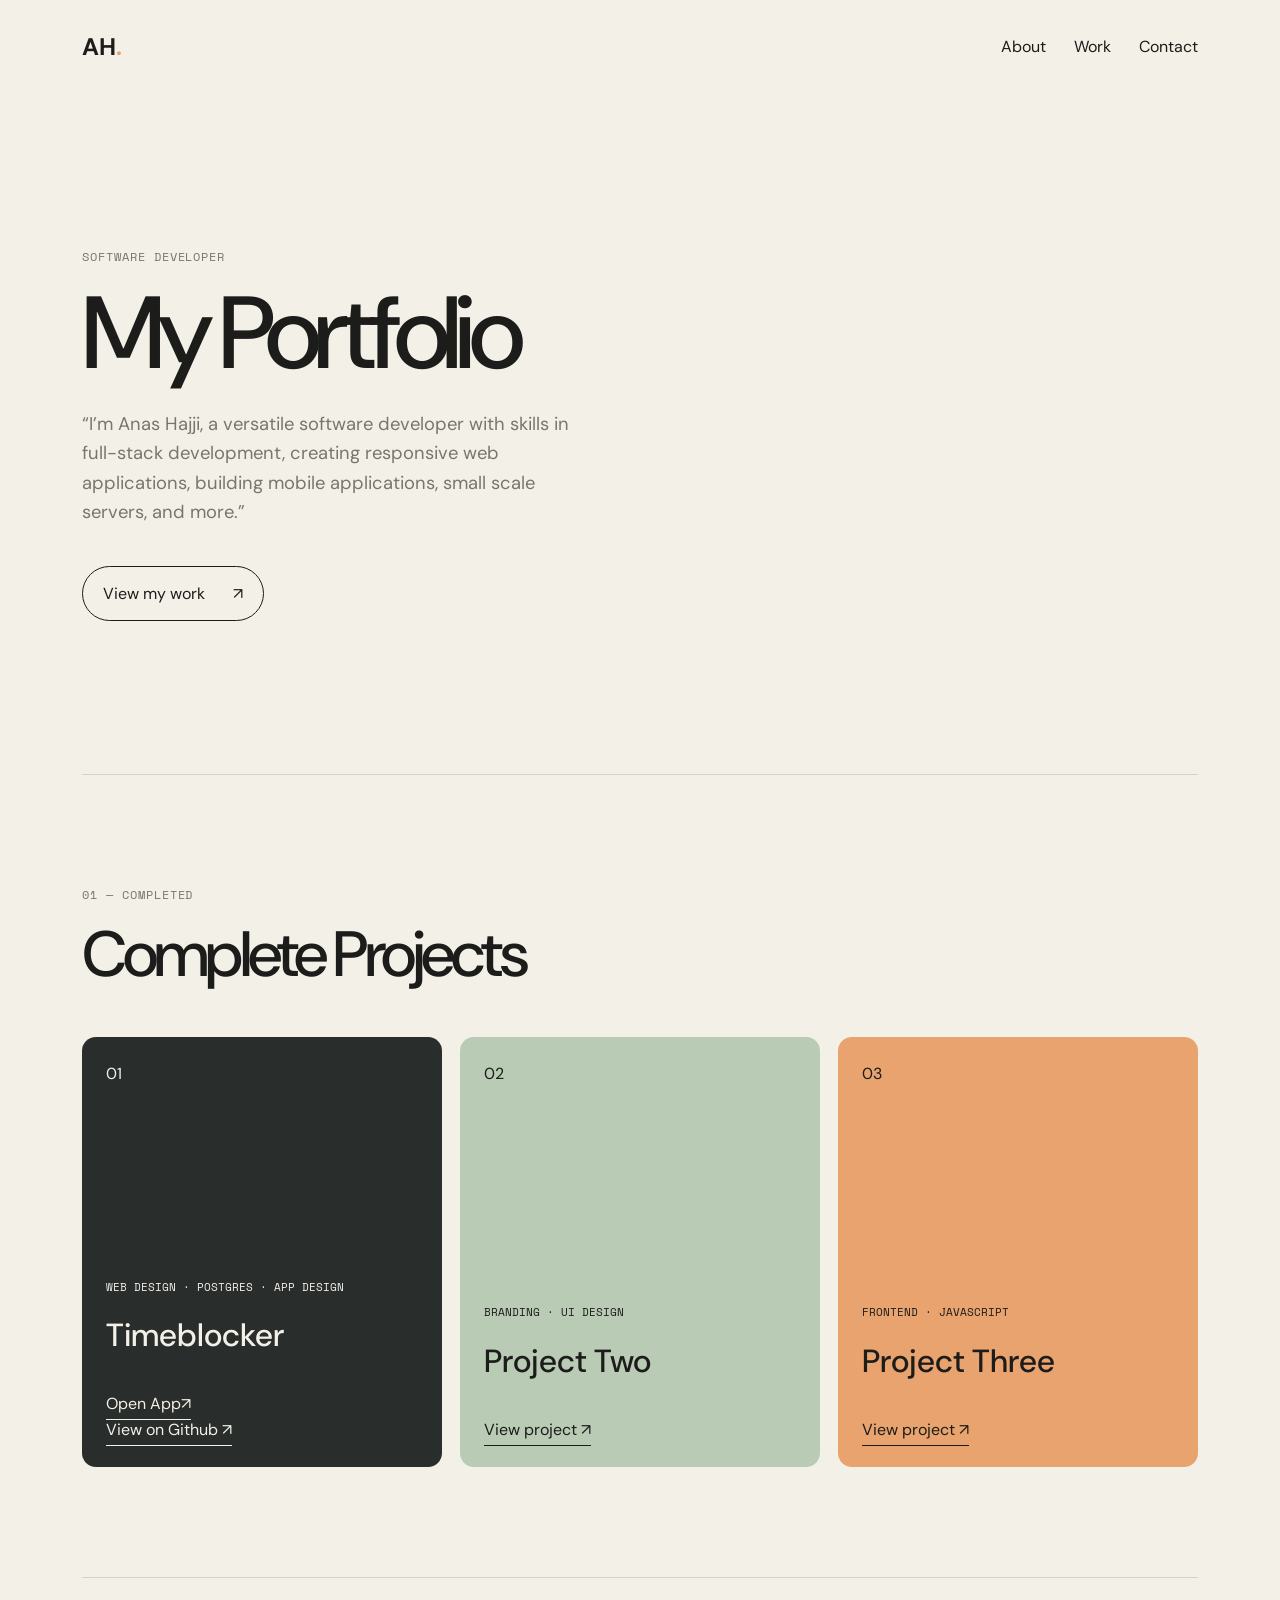
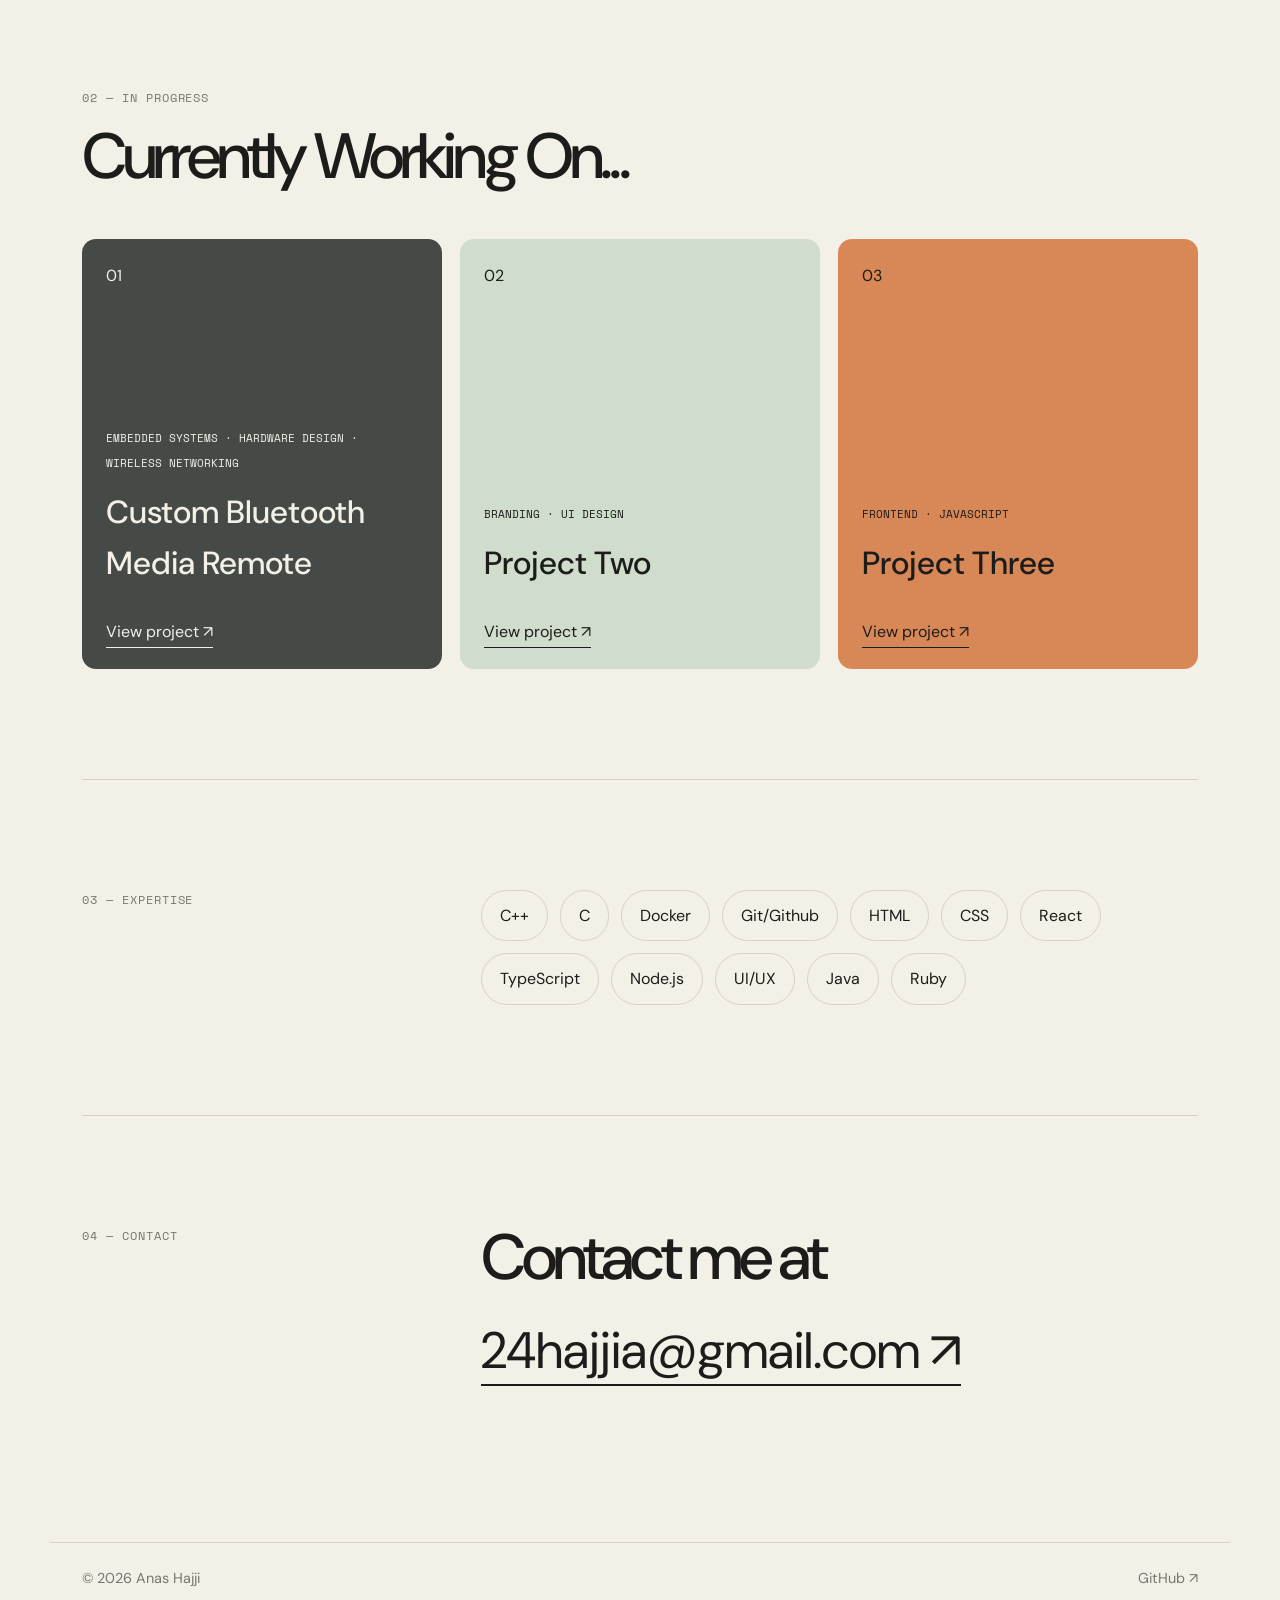
==== commit 8af02d68: "project card colors" ====
--- a/index.html
+++ b/index.html
@@ -50,15 +50,15 @@
             <p class="section-label">02 — In Progress</p>
             <h2>Currently Working On...</h2>
             <div class="project-grid">
-                <article class="project-card project-card--dark">
+                <article class="project-card project-card--dark-alt">
                     <p>01</p>
                     <div><small>Embedded Systems · Hardware Design · Wireless Networking </small><h3>Custom Bluetooth Media Remote</h3><a href="projects/index.html">View project ↗</a></div>
                 </article>
-                <article class="project-card project-card--green">
+                <article class="project-card project-card--green-alt">
                     <p>02</p>
                     <div><small>Branding · UI Design</small><h3>Project Two</h3><a href="projects/index.html">View project ↗</a></div>
                 </article>
-                <article class="project-card project-card--orange">
+                <article class="project-card project-card--orange-alt">
                     <p>03</p>
                     <div><small>Frontend · JavaScript</small><h3>Project Three</h3><a href="projects/index.html">View project ↗</a></div>
                 </article>
--- a/style.css
+++ b/style.css
@@ -27,6 +27,7 @@
 .project-grid { display:grid; grid-template-columns:repeat(3,1fr); gap:18px; margin-top:50px; }
 .project-card { min-height:430px; display:flex; flex-direction:column; justify-content:space-between; padding:24px; border-radius:var(--radius); }
 .project-card--dark { background:#292d2b; color:var(--cream); } .project-card--green { background:var(--green); } .project-card--orange { background:var(--orange); }
+.project-card--dark-alt { background:#454a46; color:var(--cream); } .project-card--green-alt { background:#d1ddcc; } .project-card--orange-alt { background:#d88757; }
 .project-card small { font-family:'Space Mono',monospace; font-size:.7rem; text-transform:uppercase; }
 .project-card h3 { margin:12px 0 30px; font-size:2rem; font-weight:500; }
 .project-card a { border-bottom:1px solid currentColor; padding-bottom:5px; }
